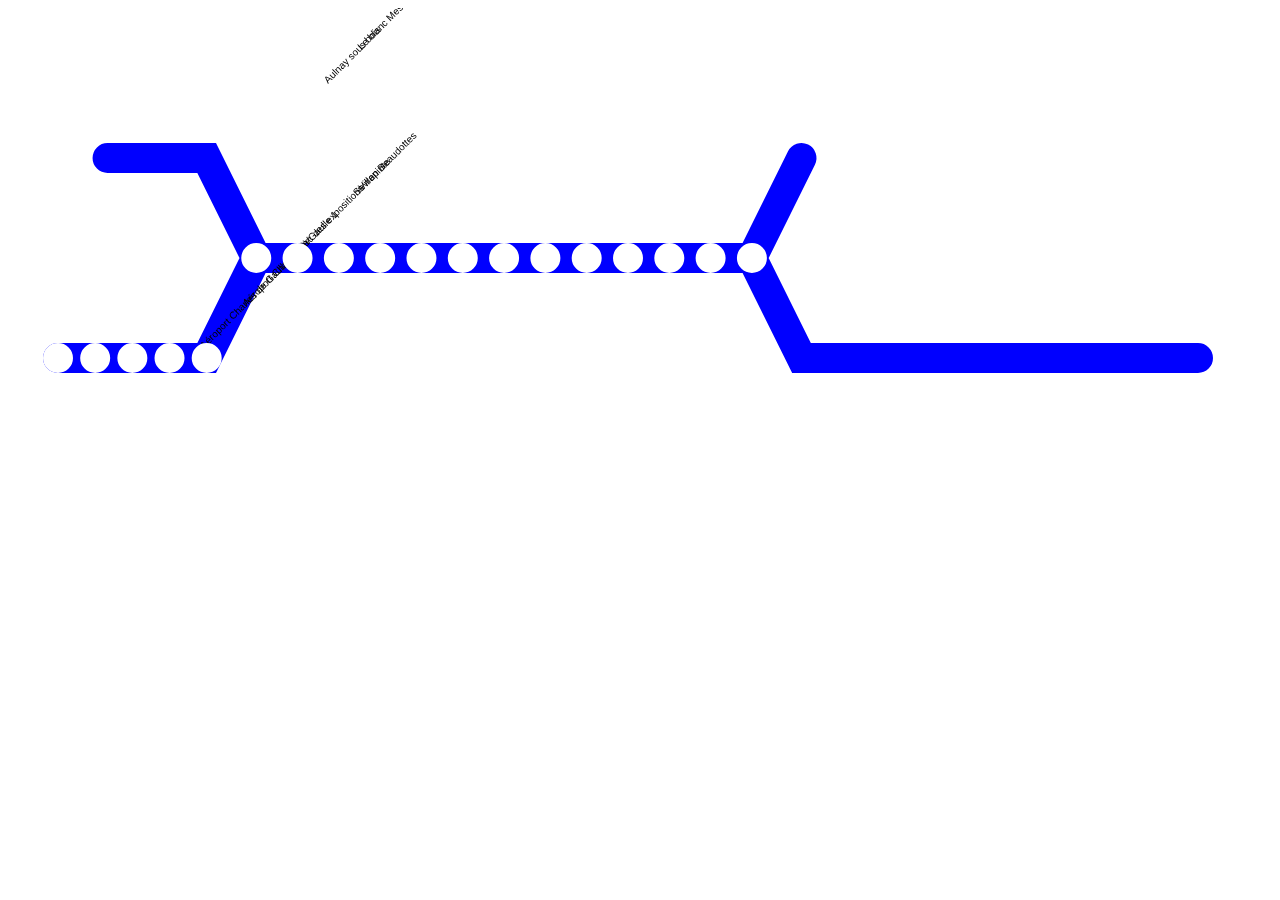
==== index.html @ 9c55cd07 "24MAY18 1355" ====
<!doctype html>

<html lang="fr">
<head>
  <meta charset="utf-8">

  <title>RERB.style</title>
  <meta name="description" content="RERB.style">
  <meta name="author" content="makiwara.fr">

  <link rel="stylesheet" href="css/styles.css?v=1.0">

  <!--[if lt IE 9]>
    <script src="https://cdnjs.cloudflare.com/ajax/libs/html5shiv/3.7.3/html5shiv.js"></script>
  <![endif]-->
</head>

<body >
	<canvas id="line">
	</canvas>
	<script src="drawing.js"></script>
</body>
</html>
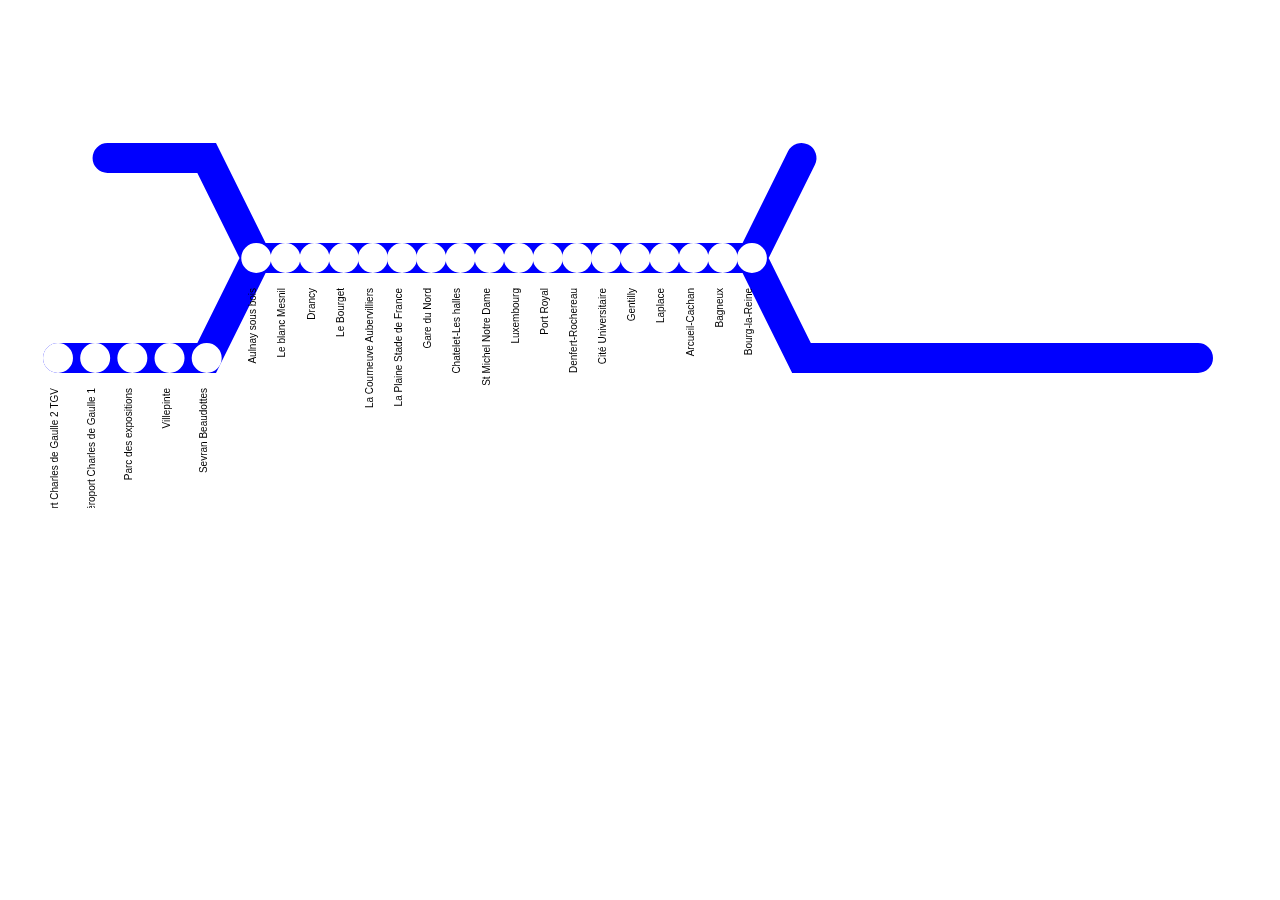
==== commit 7f5ea00b: "Adding animation manager" ====
--- a/index.html
+++ b/index.html
@@ -18,6 +18,12 @@
 <body >
 	<canvas id="line">
 	</canvas>
+	<audio id="player">
+	
+	Votre navigateur ne supporte pas les données sonores. Merci de faire une mise à jour vers un navigateur plus récent.
+	</audio>
+	<script src="animation.js"></script>
 	<script src="drawing.js"></script>
+	
 </body>
 </html>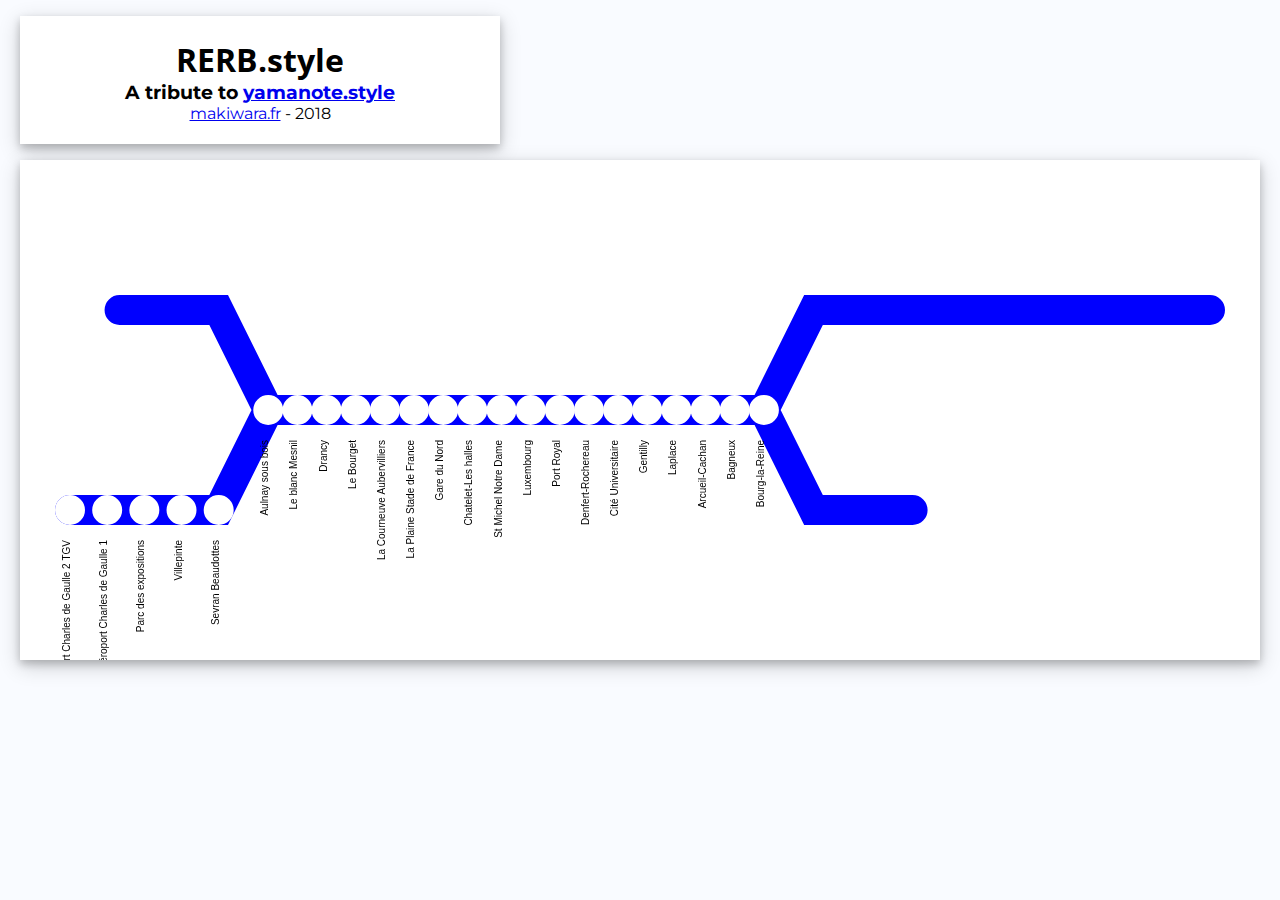
==== commit 88f8ed44: "Animation frame finalized" ====
--- a/index.html
+++ b/index.html
@@ -16,7 +16,13 @@
 </head>
 
 <body >
-	<canvas id="line">
+	<header class="shadow">
+		<h1>RERB.style</h1>
+		<h2>A tribute to <a href="http://yamanote.style">yamanote.style</a></h2>
+		<p><a href="https://makiwara.fr">makiwara.fr</a> - 2018</p>
+	</header>
+	
+	<canvas id="line" class="shadow">
 	</canvas>
 	<audio id="player">
 	
--- a/css/styles.css
+++ b/css/styles.css
@@ -0,0 +1,103 @@
+/*
+Theme Name: makiwara.fr
+Description: used for makiwara.fr 
+Version: 0.1
+License: GNU General Public License v2 or later
+License URI: http://www.gnu.org/licenses/gpl-2.0.html
+*/
+
+/* Content :
+
+100 : general architecture 
+200 : Elements of headers and footers 
+300 : Contents
+999 : Generic
+
+*/
+
+@charset "UTF-8";
+
+/*----------------------------*/
+/* 100 - general architecture */
+/*----------------------------*/
+
+/* fonts */
+@import url('https://fonts.googleapis.com/css?family=Montserrat|Open+Sans:700');
+
+
+
+
+
+
+/* 
+ Generic settings
+*/
+
+* {
+	margin : 0;
+}
+
+body {
+	background-color: #f9fbff;
+	color : black;
+	font-family : Montserrat, sans-serif;
+	
+	display: flex;
+	align-content: center;
+	justify-content: center;
+	flex-direction: column;
+	flex-wrap: wrap;
+}
+
+
+
+
+
+/*----------------------------*/
+/* 200 - Headers & Footers */
+/*----------------------------*/
+
+header {
+	background-color: white;
+	height:8em;
+	width: 30em;
+	display: flex;
+	align-content: center;
+	justify-content: center;
+	flex-direction: column;
+	text-align: center;
+	margin: 1em 0 1em 0;
+}
+
+
+
+
+
+
+canvas {
+	background-color: white;
+}
+.no_margin {
+	margin: 0;
+	padding: 0;
+}
+
+h1 {
+	font-family: 'Open Sans', sans-serif;
+}
+
+h2 {
+	font-family: 'Montserrat', sans-serif;
+	font-size: 14pt;
+	font-style: normal;
+}
+
+
+
+p {
+	font-family: 'Montserrat', sans-serif;
+}
+
+.shadow {
+	 box-shadow: 0 4px 8px 0 rgba(0, 0, 0, 0.2), 0 6px 20px 0 rgba(0, 0, 0, 0.19);
+}
